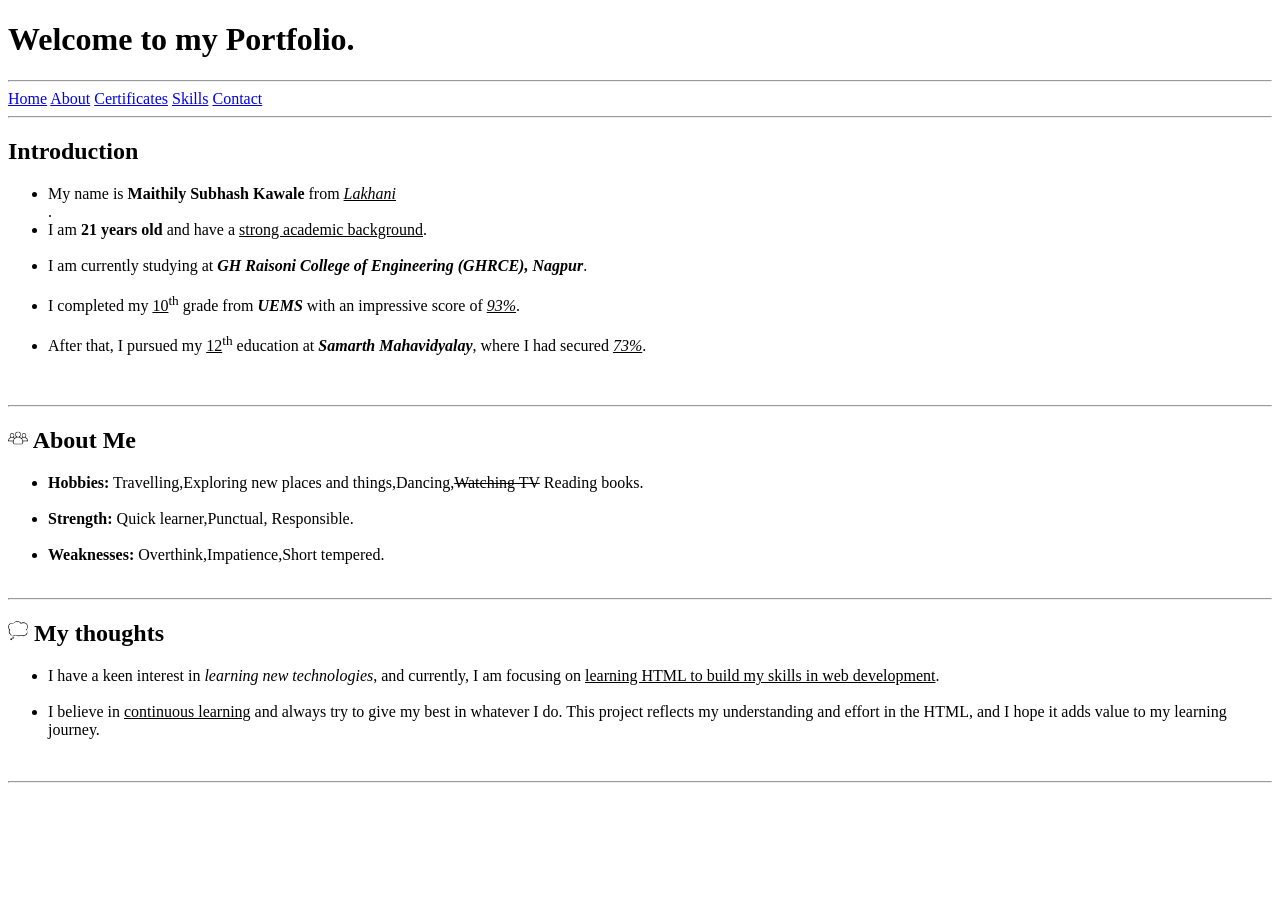
==== about.html @ 3745639c "format document" ====
<!DOCTYPE html>
<html lang="en">

<head>
    <title>About me</title>
</head>

<body>
    <h1>Welcome to my Portfolio.</h1>
    <hr>

    <nav>
        <a href="./index.html">Home</a>
        <a href="./about.html">About</a>
        <a href="./certificates.html">Certificates</a>
        <a href="./skills.html">Skills</a>
        <a href="./contact.html">Contact</a>
    </nav>
    <hr>
    <div>
        <span>
            <h2>Introduction</h2>
        </span>

        <p>
        <ul>
            <li>My name is <b>Maithily Subhash Kawale</b> from
                <i><u>Lakhani</u></i>
            </li>. <br>
            <li>I am <b>21 years old</b> and have a <u>strong academic background</u>.</li>
            <br>
            <li>I am currently studying at <b><i>GH Raisoni College of Engineering (GHRCE), Nagpur</i></b>.</li>
            <br>
            <li>I completed my <u>10</u><sup>th</sup> grade from <b><i>UEMS</i></b> with an impressive score of
                <u><i>93%</i></u>.
            </li>
            <br>
            <li>After that, I pursued my <u>12</u><sup>th</sup> education at <b><i>Samarth Mahavidyalay</i></b>, where I
                had
                secured <u><i>73%</i></u>.</li>
        </ul>
        <br>
        </p>
        <hr>
    </div>
    <div>
        <span>
            <h2><img src="./../images/group.png" alt="about me" height="20px" />
                About Me
            </h2>

        </span>
        <p>
        <ul>
            <li><b>Hobbies:</b> Travelling,Exploring new places and things,Dancing,<del>Watching TV</del> Reading books.
            </li>
            <br>
            <li><b>Strength:</b> Quick learner,Punctual, Responsible.</li>
            <br>
            <li><b>Weaknesses:</b> Overthink,Impatience,Short tempered.</li>
            <br>
        </ul>
        <hr>
        <span>

            <h2><img src="./../images/thought-bubble.png" alt="thoughts" height="20px" /> My
                thoughts</h2>
        </span>
        <ul>
            <li>I have a keen interest in <i>learning new technologies</i>, and currently, I am focusing on <u>learning
                    HTML
                    to build
                    my skills in web development</u>.</li><br>
            <li>I believe in <u>continuous learning</u> and always try to give my best in whatever I do. This project
                reflects my understanding and effort in the HTML, and I hope it adds value to my learning journey.</li>
        </ul><br>
        <hr>


        </p>
    </div>



</body>

</html>
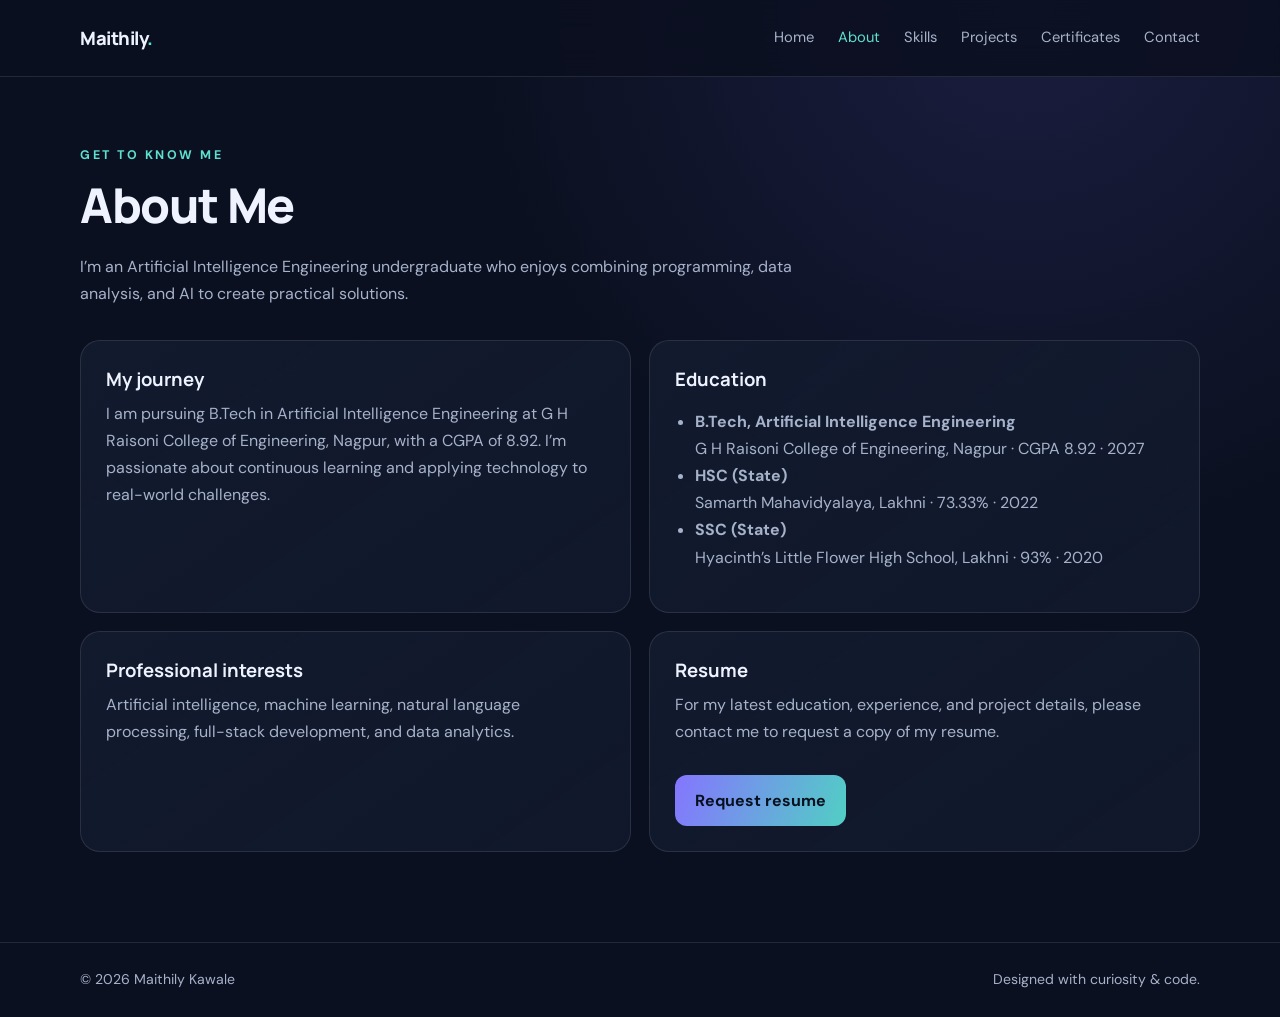
==== commit 1a1b1057: "Redesign portfolio website with responsive dark theme" ====
--- a/about.html
+++ b/about.html
@@ -1,87 +1 @@
-<!DOCTYPE html>
-<html lang="en">
-
-<head>
-    <title>About me</title>
-</head>
-
-<body>
-    <h1>Welcome to my Portfolio.</h1>
-    <hr>
-
-    <nav>
-        <a href="./index.html">Home</a>
-        <a href="./about.html">About</a>
-        <a href="./certificates.html">Certificates</a>
-        <a href="./skills.html">Skills</a>
-        <a href="./contact.html">Contact</a>
-    </nav>
-    <hr>
-    <div>
-        <span>
-            <h2>Introduction</h2>
-        </span>
-
-        <p>
-        <ul>
-            <li>My name is <b>Maithily Subhash Kawale</b> from
-                <i><u>Lakhani</u></i>
-            </li>. <br>
-            <li>I am <b>21 years old</b> and have a <u>strong academic background</u>.</li>
-            <br>
-            <li>I am currently studying at <b><i>GH Raisoni College of Engineering (GHRCE), Nagpur</i></b>.</li>
-            <br>
-            <li>I completed my <u>10</u><sup>th</sup> grade from <b><i>UEMS</i></b> with an impressive score of
-                <u><i>93%</i></u>.
-            </li>
-            <br>
-            <li>After that, I pursued my <u>12</u><sup>th</sup> education at <b><i>Samarth Mahavidyalay</i></b>, where I
-                had
-                secured <u><i>73%</i></u>.</li>
-        </ul>
-        <br>
-        </p>
-        <hr>
-    </div>
-    <div>
-        <span>
-            <h2><img src="./../images/group.png" alt="about me" height="20px" />
-                About Me
-            </h2>
-
-        </span>
-        <p>
-        <ul>
-            <li><b>Hobbies:</b> Travelling,Exploring new places and things,Dancing,<del>Watching TV</del> Reading books.
-            </li>
-            <br>
-            <li><b>Strength:</b> Quick learner,Punctual, Responsible.</li>
-            <br>
-            <li><b>Weaknesses:</b> Overthink,Impatience,Short tempered.</li>
-            <br>
-        </ul>
-        <hr>
-        <span>
-
-            <h2><img src="./../images/thought-bubble.png" alt="thoughts" height="20px" /> My
-                thoughts</h2>
-        </span>
-        <ul>
-            <li>I have a keen interest in <i>learning new technologies</i>, and currently, I am focusing on <u>learning
-                    HTML
-                    to build
-                    my skills in web development</u>.</li><br>
-            <li>I believe in <u>continuous learning</u> and always try to give my best in whatever I do. This project
-                reflects my understanding and effort in the HTML, and I hope it adds value to my learning journey.</li>
-        </ul><br>
-        <hr>
-
-
-        </p>
-    </div>
-
-
-
-</body>
-
-</html>+<!doctype html><html lang="en"><head><meta charset="utf-8"><meta name="viewport" content="width=device-width,initial-scale=1"><meta name="theme-color" content="#0b1020"><meta name="description" content="Portfolio of Maithily Kawale, Artificial Intelligence Engineering student."><title>About Me | Maithily Kawale</title><link rel="stylesheet" href="styles.css"></head><body><header class="topbar"><div class="wrap nav"><a class="brand" href="index.html">Maithily<span>.</span></a><nav class="links"><a class="" href="index.html">Home</a><a class="active" href="about.html">About</a><a class="" href="skills.html">Skills</a><a class="" href="projects.html">Projects</a><a class="" href="certificates.html">Certificates</a><a class="" href="contact.html">Contact</a></nav></div></header><main class="wrap page"><div class="eyebrow">Get to know me</div><h1 class="page-title">About Me</h1><p class="page-intro">I’m an Artificial Intelligence Engineering undergraduate who enjoys combining programming, data analysis, and AI to create practical solutions.</p><div class="grid"><article class="card"><h3>My journey</h3><p>I am pursuing B.Tech in Artificial Intelligence Engineering at G H Raisoni College of Engineering, Nagpur, with a CGPA of 8.92. I’m passionate about continuous learning and applying technology to real-world challenges.</p></article><article class="card"><h3>Education</h3><ul class="clean"><li><b>B.Tech, Artificial Intelligence Engineering</b><br>G H Raisoni College of Engineering, Nagpur · CGPA 8.92 · 2027</li><li><b>HSC (State)</b><br>Samarth Mahavidyalaya, Lakhni · 73.33% · 2022</li><li><b>SSC (State)</b><br>Hyacinth’s Little Flower High School, Lakhni · 93% · 2020</li></ul></article><article class="card"><h3>Professional interests</h3><p>Artificial intelligence, machine learning, natural language processing, full-stack development, and data analytics.</p></article><article class="card"><h3>Resume</h3><p>For my latest education, experience, and project details, please contact me to request a copy of my resume.</p><div class="actions"><a class="btn primary" href="mailto:kawalemaithily0@gmail.com?subject=Resume%20Request">Request resume</a></div></article></div></main><footer class="footer"><div class="wrap"><span>© 2026 Maithily Kawale</span><span>Designed with curiosity & code.</span></div></footer></body></html>
--- a/styles.css
+++ b/styles.css
@@ -0,0 +1,3 @@
+@import url('https://fonts.googleapis.com/css2?family=DM+Sans:wght@400;500;600;700&family=Manrope:wght@400;500;600;700;800&display=swap');
+:root{--bg:#0b1020;--panel:#121a2e;--panel2:#17223a;--text:#eef3ff;--muted:#a6b2ca;--accent:#8b7cff;--cyan:#5de0d0;--line:rgba(255,255,255,.1)}
+*{box-sizing:border-box}html{scroll-behavior:smooth}body{margin:0;background:radial-gradient(ellipse at 80% 0%,rgba(92,82,190,.2),transparent 38%),var(--bg);color:var(--text);font-family:'DM Sans',sans-serif;line-height:1.7}a{color:inherit;text-decoration:none}.wrap{width:min(1120px,90%);margin:auto}.topbar{position:sticky;top:0;z-index:10;background:rgba(11,16,32,.86);backdrop-filter:blur(16px);border-bottom:1px solid var(--line)}.nav{min-height:76px;display:flex;align-items:center;justify-content:space-between;gap:22px}.brand{font:800 1.15rem Manrope,sans-serif;letter-spacing:-.5px}.brand span{color:var(--cyan)}.links{display:flex;gap:24px;flex-wrap:wrap}.links a{color:var(--muted);font-size:.92rem}.links a:hover,.links a.active{color:var(--cyan)}.hero{padding:90px 0 76px;display:grid;grid-template-columns:1.3fr .7fr;gap:55px;align-items:center;min-height:570px}.eyebrow{color:var(--cyan);text-transform:uppercase;letter-spacing:2.5px;font-size:.78rem;font-weight:700}.hero h1{font:800 clamp(2.8rem,6vw,5.2rem)/1.08 Manrope,sans-serif;letter-spacing:-3px;margin:18px 0}.gradient{background:linear-gradient(100deg,#a69aff,#5de0d0);-webkit-background-clip:text;background-clip:text;color:transparent}.lead{font-size:1.08rem;color:var(--muted);max-width:650px}.actions{display:flex;gap:14px;flex-wrap:wrap;margin-top:30px}.btn{display:inline-flex;align-items:center;justify-content:center;padding:12px 20px;border-radius:12px;font-weight:700;border:1px solid var(--line);transition:.2s}.btn.primary{background:linear-gradient(110deg,#8575ff,#51cfc4);color:#07111e;border:0}.btn:hover{transform:translateY(-3px)}.portrait{width:min(330px,100%);aspect-ratio:1;border-radius:34px;object-fit:cover;border:1px solid rgba(255,255,255,.2);box-shadow:18px 22px 0 rgba(139,124,255,.13),0 25px 80px rgba(0,0,0,.4)}.section{padding:66px 0}.section-head{margin-bottom:28px}.section-head h2,.page-title{font:800 clamp(2rem,4vw,3rem) Manrope,sans-serif;letter-spacing:-1.4px;margin:6px 0}.section-head p,.muted{color:var(--muted)}.grid{display:grid;grid-template-columns:repeat(2,minmax(0,1fr));gap:18px}.card{background:linear-gradient(145deg,var(--panel),rgba(18,26,46,.78));border:1px solid var(--line);border-radius:20px;padding:25px}.card h3{font:700 1.16rem Manrope;margin:0 0 8px}.card p{color:var(--muted);margin:0}.taglist{display:flex;gap:8px;flex-wrap:wrap;margin-top:16px}.tag{font-size:.78rem;color:#c8d2e8;background:rgba(139,124,255,.12);border:1px solid rgba(139,124,255,.22);padding:5px 10px;border-radius:30px}.page{padding:68px 0 90px;min-height:70vh}.page-intro{max-width:720px;color:var(--muted);margin-bottom:32px}.skill-group{margin-bottom:16px}.skill-group h3{color:var(--cyan)}.skill-list{display:flex;flex-wrap:wrap;gap:10px}.skill-list span{padding:9px 14px;border-radius:10px;background:var(--panel2);border:1px solid var(--line)}.project-card{display:flex;flex-direction:column;gap:14px}.project-card .btn{align-self:flex-start;margin-top:auto}.contact-grid{display:grid;grid-template-columns:repeat(2,minmax(0,1fr));gap:16px}.contact-item{padding:22px;border:1px solid var(--line);background:var(--panel);border-radius:16px}.contact-item small{display:block;color:var(--muted)}.cert-card{display:flex;justify-content:space-between;align-items:center;gap:15px}.footer{border-top:1px solid var(--line);padding:25px 0;color:var(--muted);font-size:.88rem}.footer .wrap{display:flex;justify-content:space-between;gap:12px;flex-wrap:wrap}.resume-box{padding:30px;border:1px solid var(--line);border-radius:22px;background:linear-gradient(120deg,rgba(139,124,255,.13),rgba(93,224,208,.08))}ul.clean{padding-left:20px;color:var(--muted)}@media(max-width:760px){.nav{align-items:flex-start;padding:18px 0;flex-direction:column}.links{gap:14px}.hero{grid-template-columns:1fr;padding:60px 0;min-height:0}.portrait{width:240px;grid-row:1}.grid,.contact-grid{grid-template-columns:1fr}.hero h1{letter-spacing:-1.8px}.section{padding:48px 0}}
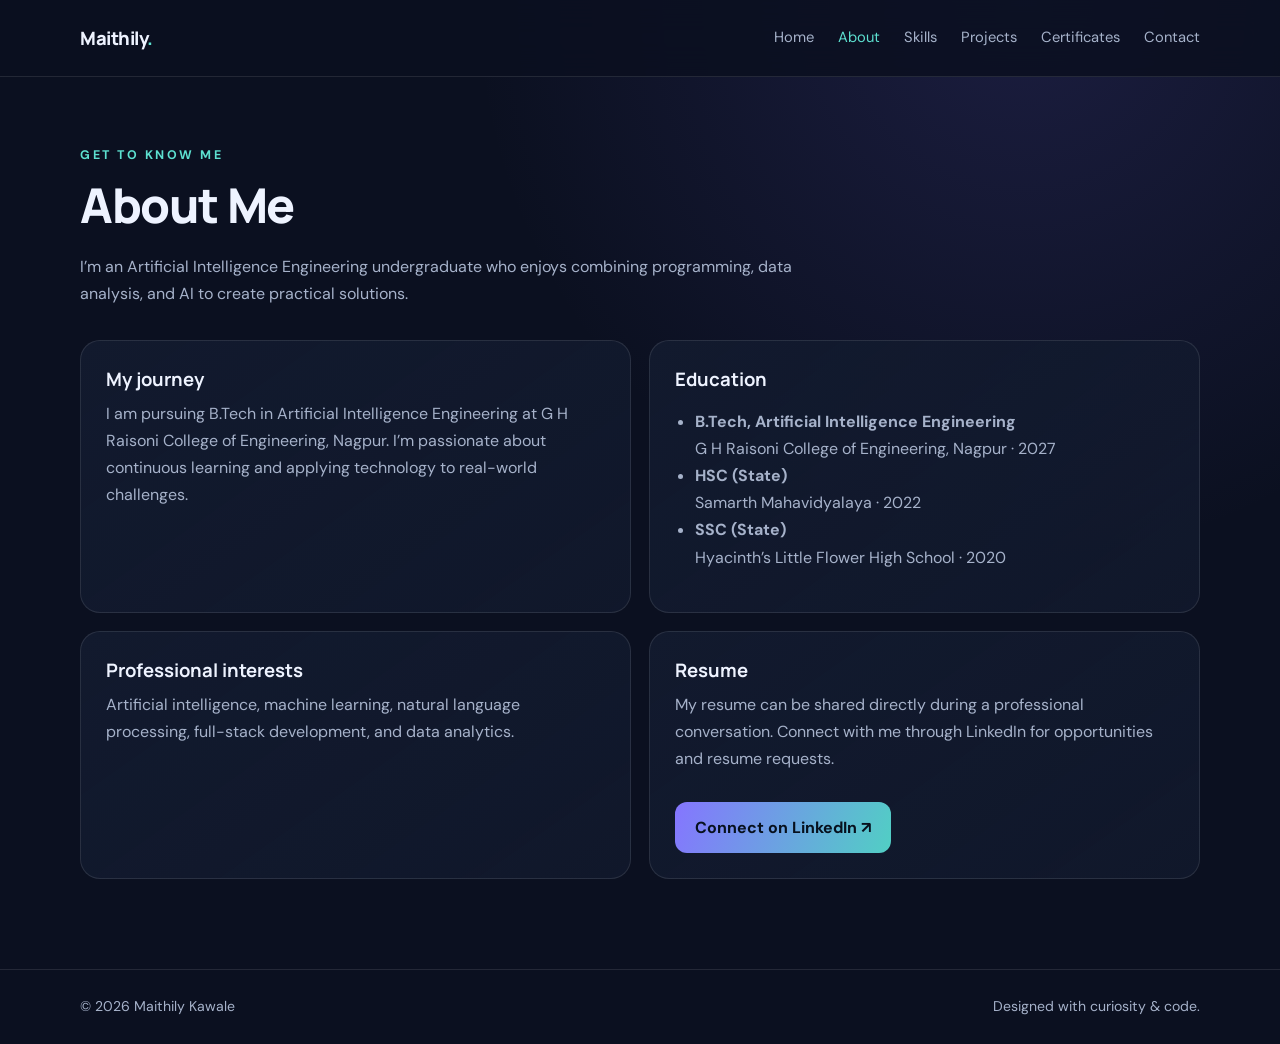
==== commit bb6f52a1: "Remove direct email exposure and reduce personal details" ====
--- a/about.html
+++ b/about.html
@@ -1 +1 @@
-<!doctype html><html lang="en"><head><meta charset="utf-8"><meta name="viewport" content="width=device-width,initial-scale=1"><meta name="theme-color" content="#0b1020"><meta name="description" content="Portfolio of Maithily Kawale, Artificial Intelligence Engineering student."><title>About Me | Maithily Kawale</title><link rel="stylesheet" href="styles.css"></head><body><header class="topbar"><div class="wrap nav"><a class="brand" href="index.html">Maithily<span>.</span></a><nav class="links"><a class="" href="index.html">Home</a><a class="active" href="about.html">About</a><a class="" href="skills.html">Skills</a><a class="" href="projects.html">Projects</a><a class="" href="certificates.html">Certificates</a><a class="" href="contact.html">Contact</a></nav></div></header><main class="wrap page"><div class="eyebrow">Get to know me</div><h1 class="page-title">About Me</h1><p class="page-intro">I’m an Artificial Intelligence Engineering undergraduate who enjoys combining programming, data analysis, and AI to create practical solutions.</p><div class="grid"><article class="card"><h3>My journey</h3><p>I am pursuing B.Tech in Artificial Intelligence Engineering at G H Raisoni College of Engineering, Nagpur, with a CGPA of 8.92. I’m passionate about continuous learning and applying technology to real-world challenges.</p></article><article class="card"><h3>Education</h3><ul class="clean"><li><b>B.Tech, Artificial Intelligence Engineering</b><br>G H Raisoni College of Engineering, Nagpur · CGPA 8.92 · 2027</li><li><b>HSC (State)</b><br>Samarth Mahavidyalaya, Lakhni · 73.33% · 2022</li><li><b>SSC (State)</b><br>Hyacinth’s Little Flower High School, Lakhni · 93% · 2020</li></ul></article><article class="card"><h3>Professional interests</h3><p>Artificial intelligence, machine learning, natural language processing, full-stack development, and data analytics.</p></article><article class="card"><h3>Resume</h3><p>For my latest education, experience, and project details, please contact me to request a copy of my resume.</p><div class="actions"><a class="btn primary" href="mailto:kawalemaithily0@gmail.com?subject=Resume%20Request">Request resume</a></div></article></div></main><footer class="footer"><div class="wrap"><span>© 2026 Maithily Kawale</span><span>Designed with curiosity & code.</span></div></footer></body></html>+<!doctype html><html lang="en"><head><meta charset="utf-8"><meta name="viewport" content="width=device-width,initial-scale=1"><meta name="theme-color" content="#0b1020"><meta name="description" content="About Maithily Kawale, Artificial Intelligence Engineering student."><title>About Me | Maithily Kawale</title><link rel="stylesheet" href="styles.css"></head><body><header class="topbar"><div class="wrap nav"><a class="brand" href="index.html">Maithily<span>.</span></a><nav class="links"><a href="index.html">Home</a><a class="active" href="about.html">About</a><a href="skills.html">Skills</a><a href="projects.html">Projects</a><a href="certificates.html">Certificates</a><a href="contact.html">Contact</a></nav></div></header><main class="wrap page"><div class="eyebrow">Get to know me</div><h1 class="page-title">About Me</h1><p class="page-intro">I’m an Artificial Intelligence Engineering undergraduate who enjoys combining programming, data analysis, and AI to create practical solutions.</p><div class="grid"><article class="card"><h3>My journey</h3><p>I am pursuing B.Tech in Artificial Intelligence Engineering at G H Raisoni College of Engineering, Nagpur. I’m passionate about continuous learning and applying technology to real-world challenges.</p></article><article class="card"><h3>Education</h3><ul class="clean"><li><b>B.Tech, Artificial Intelligence Engineering</b><br>G H Raisoni College of Engineering, Nagpur · 2027</li><li><b>HSC (State)</b><br>Samarth Mahavidyalaya · 2022</li><li><b>SSC (State)</b><br>Hyacinth’s Little Flower High School · 2020</li></ul></article><article class="card"><h3>Professional interests</h3><p>Artificial intelligence, machine learning, natural language processing, full-stack development, and data analytics.</p></article><article class="card"><h3>Resume</h3><p>My resume can be shared directly during a professional conversation. Connect with me through LinkedIn for opportunities and resume requests.</p><div class="actions"><a class="btn primary" href="https://www.linkedin.com/in/maithilykawale/" target="_blank" rel="noopener noreferrer">Connect on LinkedIn ↗</a></div></article></div></main><footer class="footer"><div class="wrap"><span>© 2026 Maithily Kawale</span><span>Designed with curiosity & code.</span></div></footer></body></html>
